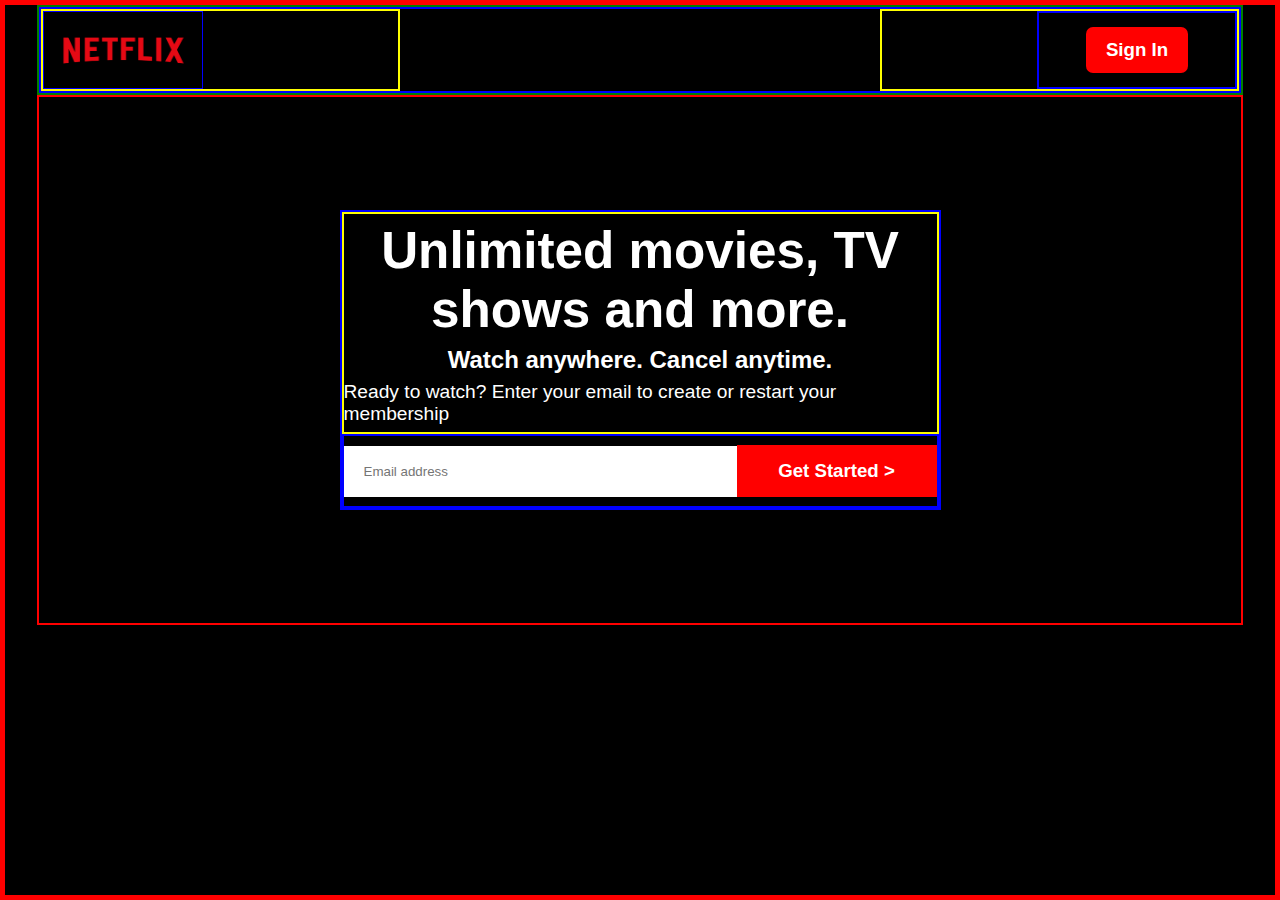
==== new-index.html @ 0732a836 "news netflix" ====
<!DOCTYPE html>
<html lang="en">
<head>
    <meta charset="UTF-8">
    <meta name="viewport" content="width=device-width, initial-scale=1.0">
    <title>Netflix India - Watch TV Shows Online, Watch Movies Online </title>
    <link rel="stylesheet" href="new-styles.css">
</head>
<body>
    <div id="main">
        <div id="main-container">
            <section class="hero">
                <div class="header">
                    <header class="header-container">
                        <div class="logo">
                            <div class="logo-container">
                                <img src="./assets/logo.png" alt="">
                            </div>
                        </div>
                        <div class="sign-in">
                            <div class="sign-in-btn">
                                <button class="btn">
                                    <a href="#">Sign In</a>
                                </button>
                            </div>
                        </div>
                    </header>
                </div>
                <div class="hero-body">
                    <div class="banner">
                        <div class="banner-desc">
                            <h1>Unlimited movies, TV shows and more.</h1>
                            <h2>Watch anywhere. Cancel anytime.</h2>
                            <p>Ready to watch? Enter your email to create or restart your membership</p>
                        </div>
                        <div class="action-box">
                            <input type="text" placeholder="Email address">
                            <div class="start-btn">
                                <button class="btn">
                                    <a href="#">Get Started > </a>
                                </button>
                            </div>
                        </div>
                    </div>
                </div>
            </section>
        </div>
    </div>
</body>
</html>
---- new-styles.css ----
* {
  margin: 0;
  padding: 0;
  box-sizing: border-box;
}

#main {
  width: 100%;
  height: 100vh;
  border: 5px solid red;
  font-family: Arial, Helvetica, sans-serif;
}

#main-container {
  width: 100%;
  height: 100%;
  background-color: black;
  padding: 0px 2em;
}

.hero {
  width: 100%;
  height: 100%;
  /* background-color: green; */
  color: white;
}

.header {
  width: 100%;
  height: 90px;
  border: 2px solid green;
  display: flex;
  justify-content: center;
  align-items: center;
}

.header-container {
  width: 100%;
  height: 100%;
  border: 2px solid blue;
  display: flex;
  justify-content: space-between;
  align-items: center;
}

.logo {
  width: 30%;
  height: 100%;
  border: 2px solid yellow;
}

.logo-container {
  width: 160px;
  height: 100%;
  border: 1px solid blue;
  display: flex;
  justify-content: left;
  align-items: center;
}

.logo-container > img {
  width: 100%;
  height: 100%;
}

.sign-in {
  width: 30%;
  height: 100%;
  border: 2px solid yellow;
  display: flex;
  justify-content: right;
  align-items: center;
}

.sign-in-btn {
  width: 200px;
  height: 100%;
  display: flex;
  justify-content: center;
  align-items: center;
  border: 2px solid blue;
}

.btn {
  background-color: #ff0000;
  padding: 12px 20px;
  border-radius: 7px;
  border: none;
  outline: none;
}

.btn a {
  text-decoration: none;
  color: white;
  font-size: 1.4em;
  font-weight: 600;
}

.hero-body {
  width: 100%;
  height: 530px;
  border: 2px solid red;
  display: flex;
  justify-content: center;
  align-items: center;
}
.banner {
  width: 50%;
  height: 300px;
  margin: auto;
  border: 2px solid blue;
  display: flex;
  flex-direction: column;
  justify-content: space-between;
  align-items: center;
}

.banner-desc {
  width: 100%;
  height: 75%;
  border: 2px solid yellow;
  display: flex;
  flex-direction: column;
  justify-content: space-evenly;
  align-items: center;
}

h1 {
  width: 90%;
  font-size: 3.2em;
  text-align: center;
}

h2 {
  font-size: 1.5em;
}

p {
  font-size: 1.2em;
}

.action-box {
  width: 100%;
  height: 25%;
  border: 2px solid blue;
  display: flex;
  justify-content: center;
  align-items: center;
}

.action-box > input {
  width: 70%;
  /* height:70%; */
  padding: 18px 20px;
  border-radius: 0px;
  border: none;
  outline: none;
}

.action-box > .start-btn .btn {
  width: 200px;
  height: 70%;
  padding: 15px 20px;
  border-radius: 0px;
}
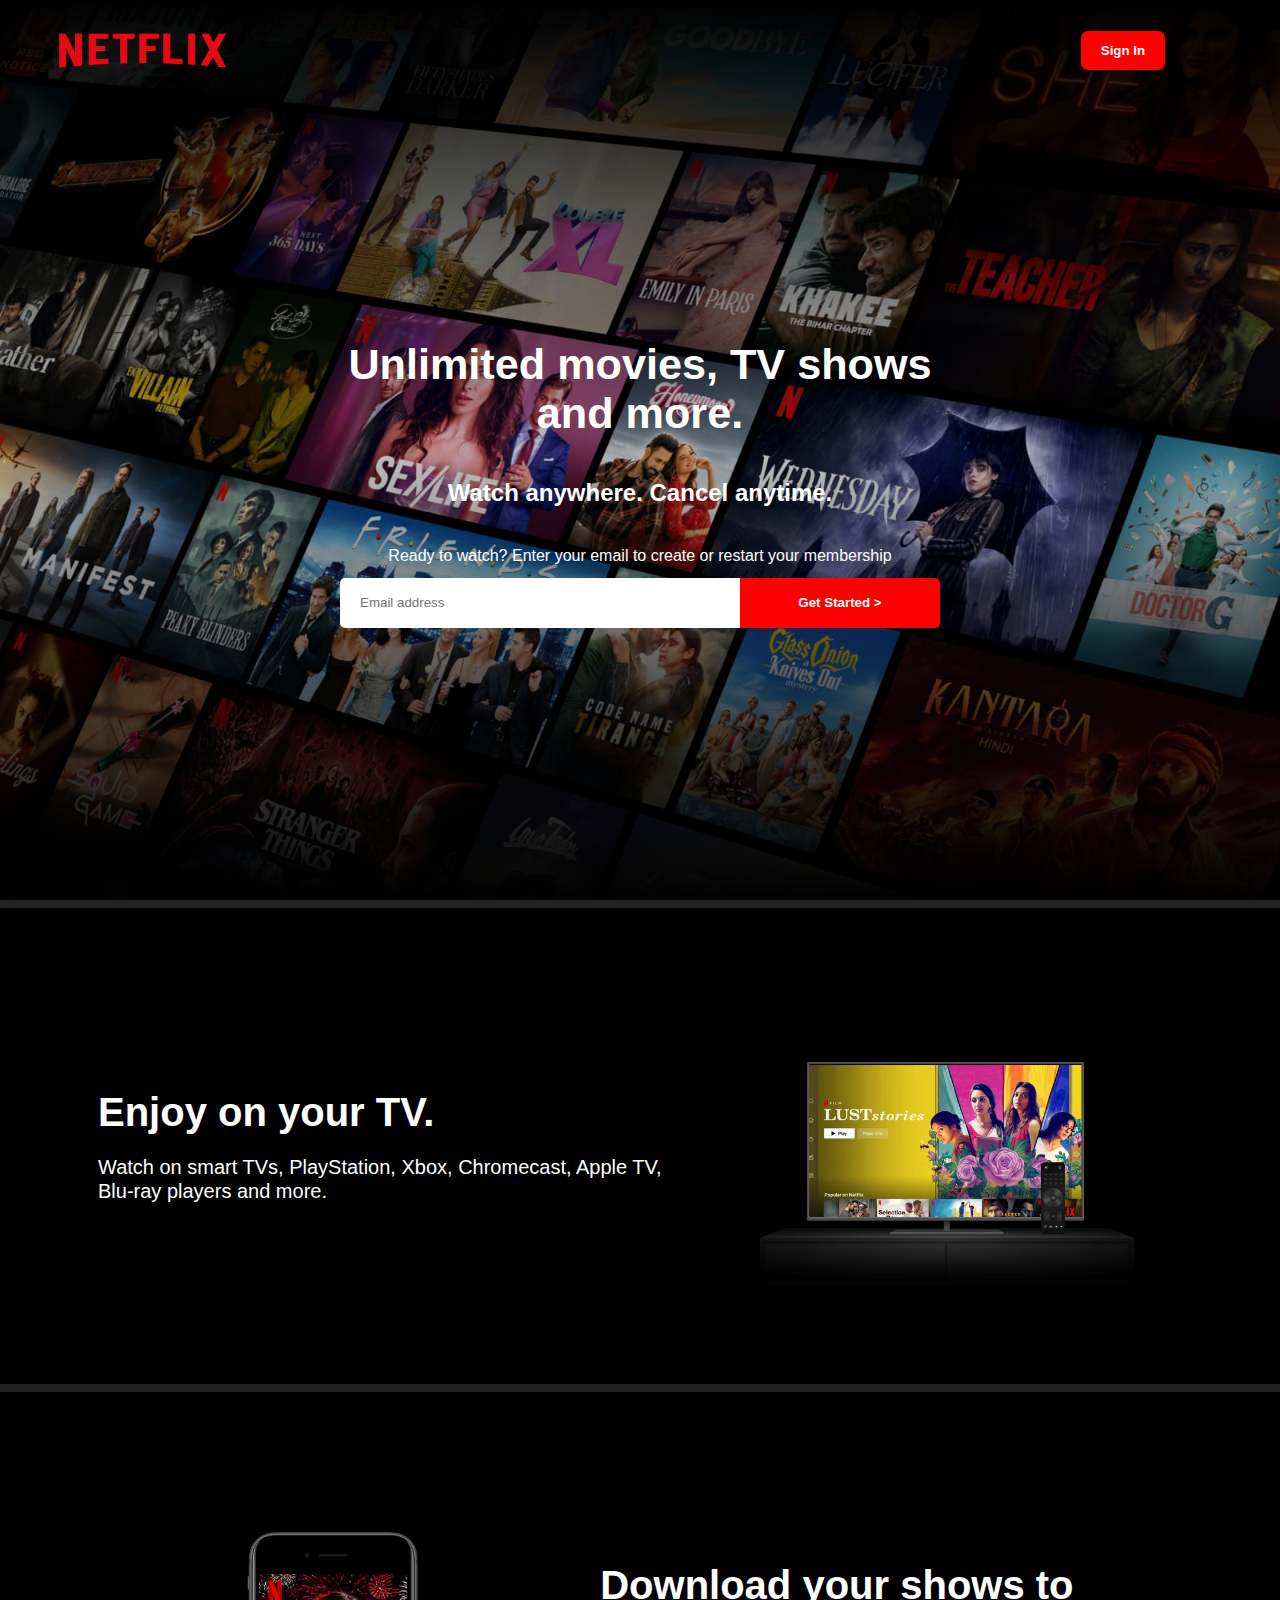
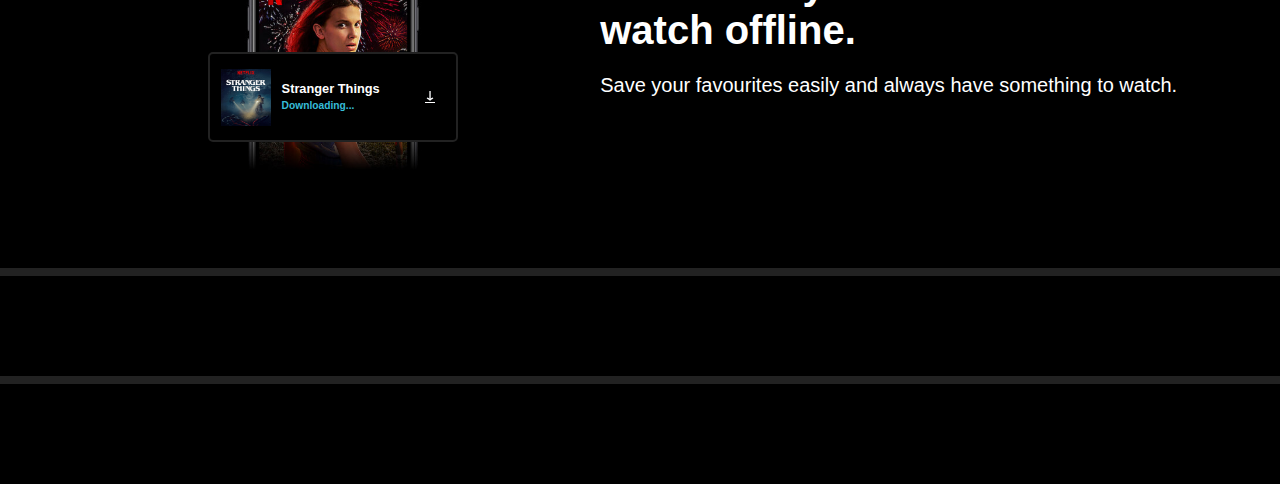
==== commit cade86f4: "updates in responsiveness" ====
--- a/new-index.html
+++ b/new-index.html
@@ -5,6 +5,7 @@
     <meta name="viewport" content="width=device-width, initial-scale=1.0">
     <title>Netflix India - Watch TV Shows Online, Watch Movies Online </title>
     <link rel="stylesheet" href="new-styles.css">
+    <link rel="stylesheet" href="responsive.css">
 </head>
 <body>
     <div id="main">
@@ -44,6 +45,56 @@
                     </div>
                 </div>
             </section>
+
+            <!-- style csards section -->
+             <section class="style-cards">
+                <div class="style-cards-container">
+                    <div class="style-card card-1">
+                        <div class="card-1-container">
+                            <div class="card-1-left">
+                                <div class="card-1-left-desc">
+                                    <h2>Enjoy on your TV.</h2>
+                                    <p>
+                                        Watch on smart TVs, PlayStation, Xbox, Chromecast, Apple TV, Blu-ray players and more.
+                                    </p>
+                                </div>
+                            </div>
+                            <div class="card-1-right">
+                                <div class="card-1-right-container">
+                                    <img src="./assets/tv1.png" alt="">
+                                    <video src="./assets/video1.m4v" type="video/m4v" autoplay="" loop=""  ></video>
+                                </div>
+                            </div>
+                        </div>
+                    </div>
+                    <div class="style-card card-2">
+                        <div class="card-2-container">
+                            <div class="card-2-left">
+                                <div class="card-2-left-container">
+                                    <div class="card-2-outer-img">
+                                        <img src="./assets/card2Img.jpg" alt="card 2 img">
+                                    </div>
+                                    <div class="card-2-inner-img">
+                                        <img src="./assets/STimg.png" alt="stranger things image">
+                                        <p>Stranger  Things <br />
+                                            <span style="color:#36bdd9;">Downloading...</span>
+                                        </p>
+                                        <img src="./assets/download-icon.gif" alt="download gif">
+                                    </div>
+                                </div>
+                            </div>
+                            <div class="card-2-right">
+                                <div class="card-2-right-desc">
+                                    <h2>Download your shows to watch offline.</h2>
+                                    <p>Save your favourites easily and always have something to watch.</p>
+                                </div>
+                            </div>
+                        </div>
+                    </div>
+                    <div class="style-card"></div>
+                    <div class="style-card"></div>
+                </div>
+             </section>
         </div>
     </div>
 </body>
--- a/new-styles.css
+++ b/new-styles.css
@@ -7,37 +7,68 @@
 #main {
   width: 100%;
   height: 100vh;
-  border: 5px solid red;
+  /* border: 5px solid red; */
   font-family: Arial, Helvetica, sans-serif;
 }
 
 #main-container {
   width: 100%;
-  height: 100%;
+  /* height: 100vh; */
   background-color: black;
-  padding: 0px 2em;
+  color: white;
+  /* padding: 0px 2em; */
 }
 
 .hero {
   width: 100%;
-  height: 100%;
+  height: 100vh;
   /* background-color: green; */
   color: white;
+  background: url(./assets/banner2.jpg);
+  background-size: cover;
+  background-position: center;
+  /* z-index: 1000; */
+}
+
+.hero::before {
+  content: "";
+  position: absolute;
+  top: 0;
+  left: 0;
+  width: 100%;
+  height: 50%;
+  z-index: 10;
+  background: linear-gradient(to bottom, black, transparent);
+}
+
+.hero::after {
+  content: "";
+  position: absolute;
+  bottom: 0;
+  right: 0;
+  width: 100%;
+  height: 50%;
+  z-index: 10;
+  background: linear-gradient(to top, black, transparent);
+
 }
 
 .header {
-  width: 100%;
-  height: 90px;
-  border: 2px solid green;
-  display: flex;
-  justify-content: center;
-  align-items: center;
+  position: relative;
+  width: 95%;
+  height: 100px;
+  margin: auto;
+  /* border: 2px solid green; */
+  display: flex;
+  justify-content: space-between;
+  align-items: center;
+  z-index: 1000;
 }
 
 .header-container {
   width: 100%;
   height: 100%;
-  border: 2px solid blue;
+  /* border: 2px solid blue; */
   display: flex;
   justify-content: space-between;
   align-items: center;
@@ -46,19 +77,19 @@
 .logo {
   width: 30%;
   height: 100%;
-  border: 2px solid yellow;
+  /* border: 2px solid yellow; */
 }
 
 .logo-container {
-  width: 160px;
-  height: 100%;
-  border: 1px solid blue;
+  width: 220px;
+  height: 100%;
+  /* border: 1px solid blue; */
   display: flex;
   justify-content: left;
   align-items: center;
 }
 
-.logo-container > img {
+.logo-container>img {
   width: 100%;
   height: 100%;
 }
@@ -66,19 +97,19 @@
 .sign-in {
   width: 30%;
   height: 100%;
-  border: 2px solid yellow;
+  /* border: 2px solid yellow; */
   display: flex;
   justify-content: right;
   align-items: center;
 }
 
 .sign-in-btn {
-  width: 200px;
-  height: 100%;
-  display: flex;
-  justify-content: center;
-  align-items: center;
-  border: 2px solid blue;
+  width: 250px;
+  height: 100%;
+  display: flex;
+  justify-content: center;
+  align-items: center;
+  /* border: 2px solid blue; */
 }
 
 .btn {
@@ -98,35 +129,42 @@
 
 .hero-body {
   width: 100%;
-  height: 530px;
-  border: 2px solid red;
-  display: flex;
-  justify-content: center;
-  align-items: center;
-}
+  height: 100%;
+  /* border: 2px solid red; */
+  display: flex;
+  justify-content: center;
+  align-items: center;
+  z-index: 1000;
+  margin: auto;
+}
+
 .banner {
-  width: 50%;
+  position: relative;
+  max-width: 700px;
   height: 300px;
   margin: auto;
-  border: 2px solid blue;
-  display: flex;
-  flex-direction: column;
-  justify-content: space-between;
-  align-items: center;
+  /* border: 2px solid blue; */
+  display: flex;
+  flex-direction: column;
+  justify-content: space-between;
+  align-items: center;
+  transform: translate(0%, -20%);
+  z-index: 1000;
 }
 
 .banner-desc {
   width: 100%;
   height: 75%;
-  border: 2px solid yellow;
-  display: flex;
-  flex-direction: column;
-  justify-content: space-evenly;
-  align-items: center;
+  /* border: 2px solid yellow; */
+  display: flex;
+  flex-direction: column;
+  justify-content: space-between;
+  align-items: center;
+  gap: 20px;
 }
 
 h1 {
-  width: 90%;
+  width: 100%;
   font-size: 3.2em;
   text-align: center;
 }
@@ -142,24 +180,213 @@
 .action-box {
   width: 100%;
   height: 25%;
-  border: 2px solid blue;
-  display: flex;
-  justify-content: center;
-  align-items: center;
-}
-
-.action-box > input {
+  /* border: 2px solid blue; */
+  display: flex;
+  justify-content: center;
+  align-items: center;
+}
+
+.action-box>input {
   width: 70%;
   /* height:70%; */
+  height: 50px;
   padding: 18px 20px;
-  border-radius: 0px;
+  border-radius: 5px 0px 0px 5px;
   border: none;
   outline: none;
 }
 
-.action-box > .start-btn .btn {
+.action-box>.start-btn .btn {
   width: 200px;
-  height: 70%;
+  height: 50px;
+  /* height: 70%;    */
   padding: 15px 20px;
-  border-radius: 0px;
-}
+  border-radius: 0px 5px 5px 0px;
+}
+
+.style-cards {
+  width: 100%;
+  /* height: 100vh; */
+  /* border: 2px solid red; */
+}
+
+.style-card {
+  width: 100%;
+  background-color: black;
+  border-top: 8px solid rgb(34, 34, 34);
+  padding: 50px 50px;
+  color: #fff;
+}
+
+.card-1-container {
+  width: 100%;
+  height: 100%;
+  padding: 3em 2em;
+  display: flex;
+  justify-content: space-between;
+  align-items: center;
+}
+
+.card-1-left {
+  width: 55%;
+  height: 100%;
+  /* border: 2px solid blue; */
+  display: flex;
+  justify-content: center;
+  align-items: center;
+}
+
+.card-1-left-desc {
+  width: 100%;
+  height: 100%;
+  /* border: 2px solid green; */
+  padding: 0px 1em;
+  display: flex;
+  flex-direction: column;
+  justify-content: space-evenly;
+  text-align: left;
+  gap: 20px;
+}
+
+.style-card h2 {
+  font-size: 3em;
+}
+
+.style-card p {
+  width: 100%;
+  font-size: 1.7em;
+  line-height: 1.2em;
+}
+
+.card-1-right {
+  width: 45%;
+  height: 100%;
+  /* border: 2px solid blue; */
+  display: flex;
+  justify-content: center;
+  align-items: center;
+}
+
+.card-1-right-container {
+  position: relative;
+  min-width: 640px;
+  height: 480px;
+  padding: 0px 1em;
+  display: flex;
+  justify-content: center;
+  align-items: center;
+  /* border: 2px solid yellow; */
+}
+
+.card-1-right-container>img {
+  position: relative;
+  width: 100%;
+  height: 100%;
+  z-index: 2;
+}
+
+.card-1-right-container>video {
+  position: absolute;
+  top: 21%;
+  left: 14.5%;
+  width: 70%;
+  z-index: 1;
+}
+
+.card-2-container {
+  width: 100%;
+  height: 100%;
+  padding: 3em 2em;
+  display: flex;
+  justify-content: space-between;
+  align-items: center;
+}
+
+.card-2-left {
+  width: 45%;
+  height: 100%;
+  display: flex;
+  justify-content: center;
+  align-items: center;
+  /* border: 2px solid blue; */
+}
+
+.card-2-left-container {
+  position: relative;
+  width: 100%;
+  height: 100%;
+  display: flex;
+  flex-direction: column;
+  align-items: center;
+}
+
+.card-2-outer-img {
+  min-width: 640px;
+  height: 480px;
+}
+
+.card-2-outer-img>img {
+  width: 100%;
+  height: 100%;
+}
+
+.card-2-inner-img {
+  position: absolute;
+  bottom: 10%;
+  min-width: 350px;
+  height: 90px;
+  border: 2px solid #222222;
+  display: flex;
+  justify-content: space-evenly;
+  align-items: center;
+  background-color: black;
+  border-radius: 5px;
+  /* border: 5px solid red; */
+}
+
+.card-2-inner-img >img:nth-child(1) {
+  /* border: 1px solid white; */
+  min-width: 50px;
+  height: 70px;
+}
+
+.card-2-inner-img p {
+  font-size: 1em;
+  font-weight: 600;
+  /* border: 2px solid blue; */
+  width: 50%;
+}
+
+
+.card-2-inner-img span {
+  font-size: 0.8em;
+
+}
+
+.card-2-inner-img >img:nth-child(3){
+  width: 50px;
+  height: 50px;
+}
+
+
+.card-2-right {
+  width: 55%;
+  height: 100%;
+  /* border: 2px solid blue; */
+  display: flex;
+  justify-content: center;
+  align-items: center;
+}
+
+
+.card-2-right-desc {
+  width: 100%;
+  height: 100%;
+  /* border: 2px solid green; */
+  padding: 0px 1em;
+  display: flex;
+  flex-direction: column;
+  justify-content: space-evenly;
+  text-align: left;
+  gap: 20px;
+}--- a/responsive.css
+++ b/responsive.css
@@ -0,0 +1,471 @@
+/* mobile */
+@media screen and (min-width : 300px) and (max-width : 499px) {
+    .banner {
+        max-width: 300px;
+        height: 300px;
+        /* border: 2px solid green; */
+    }
+
+    .banner-desc {
+        height: 70%;
+        justify-content: space-evenly;
+        gap: 0px;
+        /* border: 2px solid red; */
+    }
+
+    .action-box>input {
+        width: 70%;
+        /* height:70%; */
+        height: 30px;
+        padding: 18px 20px;
+        border-radius: 5px 0px 0px 5px;
+        border: none;
+        outline: none;
+    }
+
+    h1 {
+        font-size: 1.2em;
+        text-align: center;
+    }
+
+    h2 {
+        font-size: 1em;
+    }
+
+    p {
+        font-size: 0.8em;
+        text-align: center;
+    }
+
+    .logo-container {
+        width: 150px;
+        height: 100%;
+    }
+
+    .btn a {
+        font-size: 1em;
+    }
+
+    .action-box {
+        height: 30%;
+    }
+
+
+    .action-box>input {
+        width: 50%;
+        /* height:70%; */
+        height: 50px;
+        padding: 18px 20px;
+        border-radius: 5px 0px 0px 5px;
+        border: none;
+        outline: none;
+    }
+
+
+    .action-box>.start-btn .btn {
+        width: 130px;
+        height: 50px;
+        /* height: 70%;    */
+        padding: 5px;
+        font-size: 12px;
+        border-radius: 0px 5px 5px 0px;
+    }
+
+    .style-card {
+        padding: 0px;
+    }
+
+    .card-1-container {
+        flex-direction: column;
+        gap: 30px;
+    }
+
+
+
+    .card-1-left {
+        width: 100%;
+    }
+
+    .card-1-left-desc {
+        gap: 30px;
+    }
+
+    .card-1-left-desc h2 {
+        text-align: center;
+    }
+
+    .card-1-left-desc p {
+        text-align: center;
+    }
+
+    .card-1-right {
+        width: 100%;
+    }
+
+    .card-1-right-container {
+        min-width: 300px;
+        height: 240px;
+        padding: 0;
+    }
+
+
+    .style-cards h2 {
+        font-size: 1.5rem;
+        text-align: center;
+    }
+
+
+    .style-cards p {
+        font-size: 1rem;
+        text-align: center;
+    }
+
+
+    .card-2-container{
+        flex-direction: column;
+        gap: 30px;
+    }
+
+    .card-2-right-desc {
+        padding: 0;
+    }
+
+    .card-2-left{
+        width: 100%;
+
+    }
+
+    .card-2-right-desc{
+        gap: 30px;
+    }
+
+    .card-2-right{
+        width: 100%;
+        /* border: 2px solid red; */
+    }
+
+    .card-2-outer-img {
+        min-width: 300px;
+        height: 240px;
+        /* border: 2px solid red; */
+      }
+
+      .card-2-inner-img{
+        min-width: 200px;
+        height: 50px;
+        /* border: 2px solid blue; */
+      }
+
+      .card-2-inner-img >img:nth-child(1) {
+        /* border: 1px solid white; */
+        min-width: 30px;
+        height: 42px;
+      }
+
+      .card-2-inner-img > p{
+        font-size: 0.7em;
+        text-align: left;
+      }
+
+      .card-2-inner-img >img:nth-child(3){
+        width: 30px;
+        height: 30px;
+      }
+}
+
+/* mini tablets */
+@media screen and (min-width : 500px) and (max-width : 699px) {
+    .banner {
+        max-width: 500px;
+        /* border: 2px solid purple; */
+    }
+
+    h1 {
+        font-size: 2em;
+        text-align: center;
+    }
+
+    h2 {
+        font-size: 1.5em;
+    }
+
+    p {
+        font-size: 1em;
+        text-align: center;
+    }
+
+    .btn a {
+        font-size: 1em;
+    }
+
+    .action-box>.start-btn .btn {
+        width: 150px;
+        padding: 10px 10px;
+    }
+
+    .card-1-container {
+        flex-direction: column;
+        gap: 30px;
+    }
+
+    .card-1-left {
+        width: 100%;
+    }
+
+    .card-1-left-desc {
+        gap: 30px;
+    }
+
+    .card-1-left-desc p {
+        text-align: left;
+    }
+
+    .card-1-right {
+        width: 100%;
+    }
+
+    .style-card {
+        padding: 50px 0px;
+    }
+
+    .card-1-right-container {
+        min-width: 500px;
+        height: 340px;
+        /* padding: 3em 0px; */
+    }
+
+    .style-cards h2 {
+        font-size: 2rem;
+    }
+
+
+    .style-cards p {
+        font-size: 1rem;
+        text-align: left;
+    }
+
+    .card-2-container{
+        flex-direction: column;
+        gap: 30px;
+    }
+
+    .card-2-left{
+        width: 100%;
+
+    }
+
+    .card-2-right-desc{
+        gap: 30px;
+    }
+
+    .card-2-right{
+        width: 100%;
+        /* border: 2px solid red; */
+    }
+
+    .card-2-outer-img {
+        min-width: 500px;
+        height: 375px;
+        /* border: 2px solid red; */
+      }
+
+      .card-2-inner-img{
+        min-width: 250px;
+        /* border: 2px solid blue; */
+      }
+
+      .card-2-inner-img >img:nth-child(1) {
+        /* border: 1px solid white; */
+        min-width: 40px;
+        height: 57px;
+      }
+
+      .card-2-inner-img >  p{
+        font-size: 0.8em;
+        text-align: left;
+      }
+
+      .card-2-inner-img >img:nth-child(3){
+        width: 30px;
+        height: 30px;
+      }
+}
+
+
+/* tablet */
+@media screen and (min-width : 700px) and (max-width : 999px) {
+    .banner {
+        max-width: 600px;
+        /* border: 2px solid green; */
+    }
+
+    h1 {
+        font-size: 2.7em;
+        text-align: center;
+    }
+
+    h2 {
+        font-size: 1.5em;
+    }
+
+    p {
+        font-size: 1em;
+    }
+
+    .btn a {
+        font-size: 1em;
+    }
+
+    .style-cards h2 {
+        font-size: 2.2rem;
+    }
+
+
+    .style-cards p {
+        font-size: 1.05rem;
+    }
+
+    .card-1-container {
+        flex-direction: column;
+        gap: 30px;
+    }
+
+    .card-1-left {
+        width: 100%;
+    }
+
+    .card-1-left-desc {
+
+        gap: 30px;
+    }
+
+    .card-1-right {
+        width: 100%;
+    }
+
+    .card-2-container{
+        flex-direction: column;
+        gap: 30px;
+    }
+
+    .card-2-left{
+        width: 100%;
+
+    }
+
+    .card-2-right-desc{
+        gap: 30px;
+    }
+
+    .card-2-right{
+        width: 100%;
+        /* border: 2px solid red; */
+    }
+
+
+    .card-2-outer-img {
+        min-width: 640px;
+        height: 480px;
+        /* border: 2px solid red; */
+      }
+
+
+
+}
+
+
+/* laptop */
+@media screen and (min-width : 1000px) and (max-width : 1439px) {
+    .banner {
+        max-width: 600px;
+        /* border: 2px solid blue; */
+    }
+
+    h1 {
+        font-size: 2.7em;
+        text-align: center;
+    }
+
+    h2 {
+        font-size: 1.5em;
+    }
+
+    p {
+        font-size: 1em;
+    }
+
+    .btn a {
+        font-size: 1em;
+    }
+
+    .style-cards h2 {
+        font-size: 2.5rem;
+    }
+
+    .style-cards p {
+        font-size: 1.25rem;
+    }
+
+
+    .card-1-right-container {
+        min-width: 340px;
+        height: 280px;
+    }
+
+    .card-2-outer-img {
+        min-width: 340px;
+        height: 280px;
+        /* border: 2px solid red; */
+    }
+
+    .card-2-inner-img{
+        min-width: 250px;
+      }
+
+      .card-2-inner-img >img:nth-child(1) {
+        /* border: 1px solid white; */
+        width: 40px;
+        height: 57px;
+      }
+
+      .card-2-inner-img p{
+        font-size: 0.8em;
+      }
+
+      .card-2-inner-img >img:nth-child(3){
+        width: 30px;
+        height: 30px;
+      }
+}
+
+
+/* desktop */
+@media screen and (min-width : 1440px) and (max-width : 1920px) {
+    h1 {
+        font-size: 3.2em;
+    }
+
+    h2 {
+        font-size: 1.5em;
+    }
+
+    p {
+        font-size: 1.2em;
+    }
+
+
+}
+
+@media screen and (min-width:1385px)and (max-width : 1685px) {
+
+    .card-1-right-container {
+        min-width: 540px;
+        height: 380px;
+    }
+
+    .card-2-outer-img {
+        min-width: 540px;
+        height: 380px;
+    }
+
+}